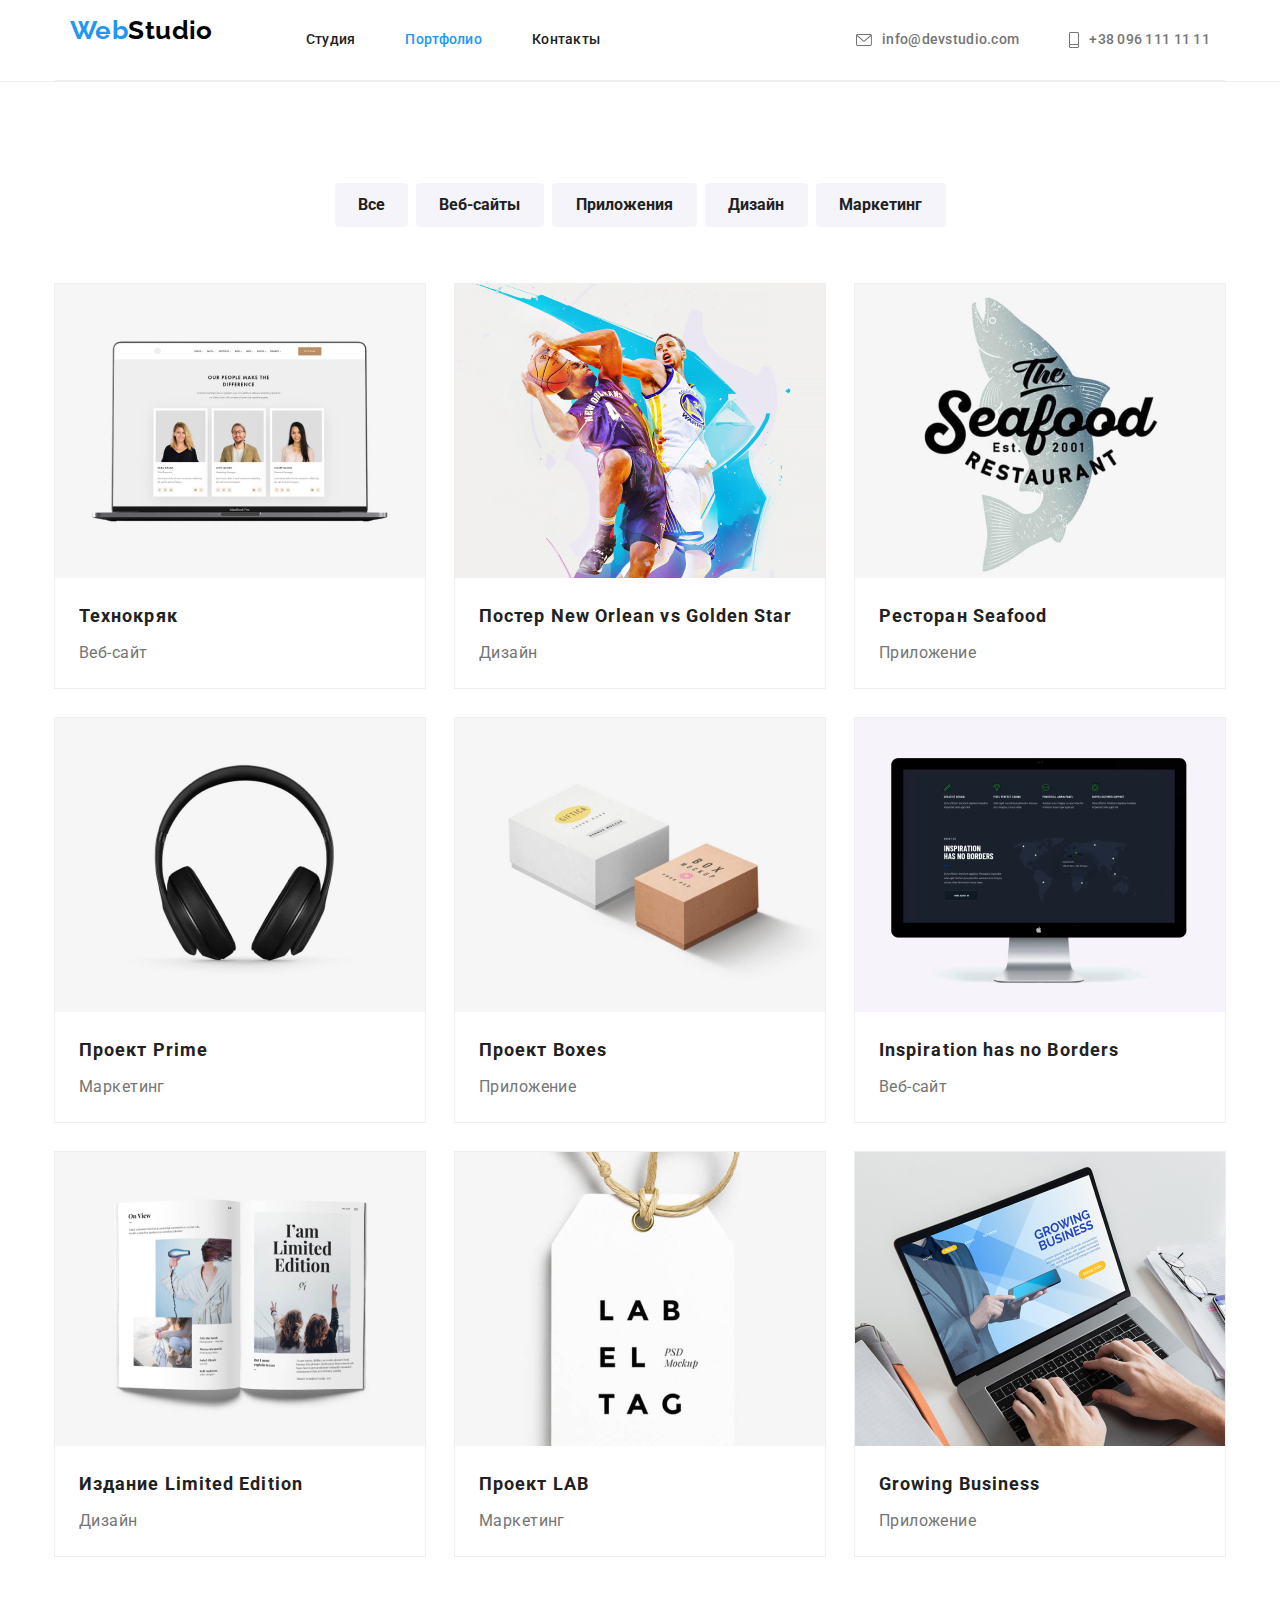
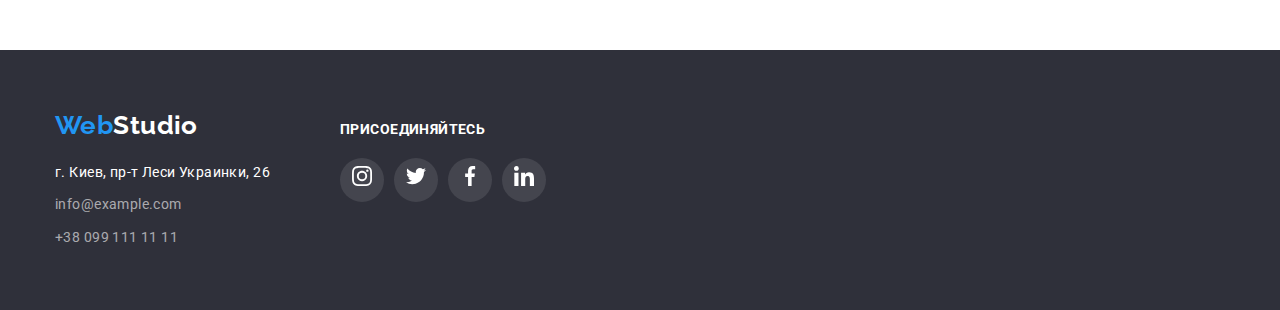
==== portfolio.html @ a13825bf "last changes" ====
<!DOCTYPE html>
<html lang="ru">
  <head>
    <meta charset="UTF-8" />
    <meta name="viewport" content="width=device-width, initial-scale=1.0" />
    <title>Портфолио</title>
    <link rel="preconnect" href="https://fonts.gstatic.com" />
    <link
      href="https://fonts.googleapis.com/css2?family=Raleway:wght@700&family=Roboto:wght@400;500;700;900&display=swap"
      rel="stylesheet"
    />
    <link
      rel="stylesheet"
      href="https://cdnjs.cloudflare.com/ajax/libs/modern-normalize/1.0.0/modern-normalize.min.css"
    />
    <link rel="stylesheet" href="./css/styles.css" />
  </head>
  <body>
    <!-- Шапка сайта -->
    <header class="page-header">
      <div class="header-container portfolio">
        <nav class="nav-container">
          <a href="/" class="logo">Web<span class="logo-dark">Studio</span></a>

          <ul class="list site-nav">
            <li class="item">
              <a href="./index.html" class="link">Студия</a>
            </li>
            <li class="item">
              <a href="./portfolio.html" class="link current">Портфолио</a>
            </li>
            <li class="item"><a href="" class="link">Контакты</a></li>
          </ul>
        </nav>

        <ul class="list contacts">
          <li class="item">
            <a class="contacts-link" href="mailto:info@devstudio.com"
              ><svg class="contacts-icon" width="16" height="12">
                <use href="./images/sprite.svg#icon-envelope-hover"></use></svg
              ><span class="icon-between">info@devstudio.com</span></a
            >
          </li>
          <li class="item">
            <a class="contacts-link" href="tel:380961111111"
              ><svg class="contacts-icon" width="10" height="16">
                <use href="./images/sprite.svg#icon-Vector"></use></svg
              ><span class="icon-between">+38 096 111 11 11</span></a
            >
          </li>
        </ul>
      </div>
    </header>

    <main>
      <!--Резюме-->
      <section>
        <h1 class="visually-hidden">Резюме</h1>
        <div class="main-container">
          <ul class="list button">
            <li class="item">
              <button type="button" class="button first">Все</button>
            </li>
            <li class="item">
              <button type="button" class="button second">Веб-сайты</button>
            </li>
            <li class="item">
              <button type="button" class="button third">Приложения</button>
            </li>
            <li class="item">
              <button type="button" class="button fourth">Дизайн</button>
            </li>
            <li class="item">
              <button type="button" class="button fifth">Маркетинг</button>
            </li>
          </ul>

          <ul class="list cards">
            <li class="list-element">
              <a class="link-element" href="">
                <img
                  class="img"
                  src="./images/screen.jpg"
                  alt="ноутбук"
                  width="370"
                />
                <div class="portfolio-element">
                  <h2 class="portfolio-item">Технокряк</h2>
                  <p class="portfolio-text">Веб-сайт</p>
                </div>
              </a>
            </li>
            <li class="list-element">
              <a class="link-element" href="">
                <img
                  class="img"
                  src="./images/people.jpg"
                  alt="баскедболисты"
                  width="370"
                />
                <div class="portfolio-element">
                  <h2 class="portfolio-item">
                    Постер New Orlean vs Golden Star
                  </h2>
                  <p class="portfolio-text">Дизайн</p>
                </div>
              </a>
            </li>
            <li class="list-element">
              <a class="link-element" href="">
                <img
                  class="img"
                  src="./images/logo.jpg"
                  alt="логотип"
                  width="370"
                />
                <div class="portfolio-element">
                  <h2 class="portfolio-item">Ресторан Seafood</h2>
                  <p class="portfolio-text">Приложение</p>
                </div>
              </a>
            </li>
            <li class="list-element">
              <a class="link-element" href="">
                <img
                  class="img"
                  src="./images/earflaps.jpg"
                  alt="наушники"
                  width="370"
                />
                <div class="portfolio-element">
                  <h2 class="portfolio-item">Проект Prime</h2>
                  <p class="portfolio-text">Маркетинг</p>
                </div>
              </a>
            </li>
            <li class="list-element">
              <a class="link-element" href="">
                <img
                  class="img"
                  src="./images/box.jpg"
                  alt="коробки"
                  width="370"
                />
                <div class="portfolio-element">
                  <h2 class="portfolio-item">Проект Boxes</h2>
                  <p class="portfolio-text">Приложение</p>
                </div>
              </a>
            </li>
            <li class="list-element">
              <a class="link-element" href="">
                <img
                  class="img"
                  src="./images/comp.jpg"
                  alt="компьютер"
                  width="370"
                />
                <div class="portfolio-element">
                  <h2 class="portfolio-item">Inspiration has no Borders</h2>
                  <p class="portfolio-text">Веб-сайт</p>
                </div>
              </a>
            </li>
            <li class="list-element">
              <a class="link-element" href="">
                <img
                  class="img"
                  src="./images/book.jpg"
                  alt="книга"
                  width="370"
                />
                <div class="portfolio-element">
                  <h2 class="portfolio-item">Издание Limited Edition</h2>
                  <p class="portfolio-text">Дизайн</p>
                </div>
              </a>
            </li>
            <li class="list-element">
              <a class="link-element" href="">
                <img
                  class="img"
                  src="./images/lab.jpg"
                  alt="табличка"
                  width="370"
                />
                <div class="portfolio-element">
                  <h2 class="portfolio-item">Проект LAB</h2>
                  <p class="portfolio-text">Маркетинг</p>
                </div>
              </a>
            </li>
            <li class="list-element">
              <a class="link-element" href="">
                <img
                  class="img"
                  src="./images/laptop.jpg"
                  alt="ноутбук на котором печатают"
                  width="370"
                />
                <div class="portfolio-element">
                  <h2 class="portfolio-item">Growing Business</h2>
                  <p class="portfolio-text">Приложение</p>
                </div>
              </a>
            </li>
          </ul>
        </div>
      </section>
    </main>

    <!-- Футер -->
    <footer class="footer">
      <div class="container flex">
        <div class="footer-contacts">
          <a href="/" class="secondary-logo"
            >Web<span class="logo-white">Studio</span></a
          >
          <address class="information">г. Киев, пр-т Леси Украинки, 26</address>
          <ul class="list address">
            <li class="mail">
              <a href="mailto:info@example.com" class="mail"
                >info@example.com</a
              >
            </li>
            <li class="telefon">
              <a href="tel:+380991111111" class="telefon">+38 099 111 11 11</a>
            </li>
          </ul>
        </div>
        <div class="footer-sociallinks">
          <p class="social-text">ПРИСОЕДИНЯЙТЕСЬ</p>
          <ul class="social list">
            <li class="social-item icon-insta">
              <a href="">
                <svg class="" width="20" height="20">
                  <use href="./images/sprite.svg#icon-instagram-2"></use>
                </svg>
              </a>
            </li>
            <li class="social-item icon-face">
              <a href="">
                <svg class="" width="20" height="20">
                  <use href="./images/sprite.svg#icon-twitter-1"></use>
                </svg>
              </a>
            </li>
            <li class="social-item icon-twitt">
              <a href="">
                <svg class="" width="20" height="20">
                  <use href="./images/sprite.svg#icon-facebook-1"></use>
                </svg>
              </a>
            </li>
            <li class="social-item icon-linked">
              <a href="">
                <svg class="" width="20" height="20">
                  <use href="./images/sprite.svg#icon-linkedin-1"></use>
                </svg>
              </a>
            </li>
          </ul>
        </div>
      </div>
    </footer>
  </body>
</html>
---- css/styles.css ----
:root {
  --primery-text-color: #757575;
  --title-text-color: #212121;
  --accent-color: #2196f3;
  --hirou-color: #ffffff;
  --last-text-color: rgba(255, 255, 255, 0.6);
  --secondary-background-color: #2f303a;
  --last-background-color: #f5f4fa; 
  --dark-logo-color: #000000
}

body {
    background-color: var(--main-background-color);
    color: var(--primery-text-color);

    font-family: Roboto; sans-serif;
    font-weight: 400;
    font-size: 14px;
    line-height: 1.7;
    letter-spacing: 0.03em;
}

.list {
    margin: 0;
    padding: 0;
    list-style: none;
}

.container {
    width: 1200px; 

    padding-left: 15px;
    padding-right: 15px;

    margin-left: auto;
    margin-right: auto;
}

.container > .featyres {
    width: 1200px; 

    padding-left: 15px;
    padding-right: 15px;

    margin-left: auto;
    margin-right: auto;
}

/* container ul */
.container > .list {
    display: flex;
    width: 1170px;
    height: 251px;
}

/* box li */
.container .item.feture {
    display: block;
    width: calc(100% - 90px/4);
    height: 251px;
    border-radius: 4px;
    align-items: center;
    justify-content: center;   
}

.icon-background {
    display: flex;
    width: 270px;
    height: 120px;
    background-color: var(--last-background-color); 
    align-items: center;
    justify-content: center;
}

.container .item + .item {
    margin-left: 30px;
}

a {
    text-decoration: none;
}

.logo {
    color: var(--accent-color);

    margin-right: 93px;
}

.logo-dark {
    color: var(--dark-logo-color);
}

.logo,
.secondary-logo { 
    display: block;
    margin-bottom: 20px;
    font-family: Raleway; ;
    font-weight: 700;
    font-size: 26px;
    line-height: 1.19;
}

.site-nav a {
    color: var(--title-text-color);
} 

.link.current {
    color: var(--accent-color);
}

.contacts a {
    color: inherit;
}

.site-nav a,
.contacts a {
    font-weight: 500;
    font-size: 14px;
    line-height: 1.14;
    letter-spacing: 0.02em;
}

.site-nav a:hover,
.site-nav a:focus,
.contacts a:hover,
.contacts a:focus {
    color: var(--accent-color);
}

.page-header {
    background-color: var(--hirou-color);
    border-bottom: 1px solid #eeeeee; 
}

.hero {
    height: 600px;
    max-width: 1600px;
    padding-top: 200px;
    padding-bottom: 200px;
    margin-left: auto;
    margin-right: auto;
    background-size: cover;
    background-position: center;

    background-image:linear-gradient(
      rgba(47, 48, 58, 0.4),
        rgba(47, 48, 58, 0.4)
    ),
    url(../images/backgroung-image.jpg);

    text-align: center;
}

.hero,
footer {
    background-color: var(--secondary-background-color);
}

.hero-title {
    margin-bottom: 30px;
    color: var(--hirou-color);

    font-weight: 900;
    font-size: 44px;
    line-height: 1.36;
    text-align: center;
    letter-spacing: 0.06em;
}

.main {
    color: var(--hirou-color);
    background-color: var(--accent-color);
}

.features .features-title {
    color: var(--title-text-color);

    font-weight: 700;
    font-size: 14px;
    line-height: 1.14;
    padding-top: 30px;
}

.features {
    padding-top: 94px;
    padding-bottom: 94px;

    background-color: var(--hirou-color);
}

.actions {
    padding-bottom: 94px;

    background-color: var(--hirou-color);
}

.container-team {
    width: 1200px; 
    
    padding-left: 15px;
    padding-right: 15px;  

    margin-left: auto;
    margin-right: auto;
}

.team {
    padding-top: 94px;
    padding-bottom: 94px;

    /* background-color: var(--last-background-color); */
    background-color: #F5F4FA;
}


.team-list {
    display: flex;
    justify-content: center;
}

.team-list > .item + .item {
    margin-left: 30px;
}

.team-list > .item {
    width: calc((100% - 90px)/4); 
    background-color: var(--hirou-color);
    box-shadow: 0px 1px 3px rgba(0, 0, 0, 0.12), 0px 1px 1px rgba(0, 0, 0, 0.14), 0px 2px 1px rgba(0, 0, 0, 0.2);
    border-radius: 4px;
}

.item-container {
    padding-top: 30px;
    padding-bottom: 30px;
    justify-content: center;  
}

.team-socials > .socials-item + .socials-item {
    margin-left: 10px;
}

/* ul */
.team-socials {
    display: flex;
    width: 206px;
    height: 44px;
    
    padding: 0;
    margin-left: auto;
    margin-right: auto;
    list-style: none;
}

/* a */
.social-link {
    display: flex;
    color: #AFB1B8;
    padding: 0;
    border: none;
    width: 44px;
    height: 44px;
    border-radius: 50%;
    background-color: #ffffff;
    align-items: center;
    justify-content: center;
}

.social-link:hover,
.social-link:focus {
    color: #ffffff;
    background-color: var(--accent-color);
}

.social-link .icon {
    fill: currentColor;
}

h2 {
    color: var(--title-text-color);

    font-weight: 700;
    font-size: 36px;
    line-height: 1,16;
    text-align: center;
}

h3 {
    margin-bottom: 10px;
}

p {
    margin: 0;
}

.list-item {
    color: var(--title-text-color);

    font-weight: 500;
    font-size: 16px;
    line-height: 1.9;
    text-align: center;
}

.item-text {
    font-size: 16px;
    line-height: 1.9;
    text-align: center;
    margin-bottom: 16px;
}

.secondary-logo {
    color: var(--accent-color);
}

.information {
    margin-bottom: 9px;
    
    color: var(--hirou-color);

    font-style: normal;
}

.logo-white {
    color: var(--hirou-color);
}

.mail, 
.telefon {
    color: var(--last-text-color);
}

/* portfolio.html */
.button {
    display: inline-block;
    border: 1px solid transparent;
    border-radius: 4px;
    padding: 6px 22px;
    text-align: center;


    color: var(--title-text-color);
    background-color: var(--last-background-color);

    font-family: inherit;
    font-weight: 700;
    font-size: 16px;
    line-height: 1.87;
}

.button:hover,
.button:focus{
    color: var(--hirou-color);
    background-color: var(--accent-color);
} 

/* button index.html  */
.button.main {
    padding: 10px 32px;
    min-width: 200px;
     
    color: var(--hirou-color);
    background-color: var(--accent-color)
}

/* portfolio.html */
.portfolio-item {
    color: var(--title-text-color);

    font-weight: 700;
    font-size: 18px;
    line-height: 2;
    letter-spacing: 0.06em;
    text-align: left;
}

.portfolio-text {
    color: var(--primery-text-color);

    font-size: 16px;
    line-height: 1.87;
}

.button.first {
    min-width: 73px;
}

.button.second {
    min-width: 128px;
}

.button.third {
    min-width: 145px;
}

.button.fourth {
    min-width: 103px;
}

.button.fifth {
    min-width: 130px;
}

h1, h2, h3 {
    margin-top: 0;
}

h2 {
    margin-bottom: 50px;
}

.list h2 {
    margin-bottom: 4px;
}

.site-nav > .item:not(:last-child) {
    margin-right: 50px;
}

.header-container {
    display: flex;
    align-items: center;

    width: 1170px;
    padding-left: 15px;
    padding-right: 15px;
    margin-left: auto;
    margin-right: auto;
}

.header-container.portfolio {
    border-bottom: 1px solid #eeeeee;
}

.nav-container {
    display: flex;
    align-items: center;
}

.list.site-nav {
    display: flex;
}

.list.contacts {
    display: flex;

    margin-left: auto;
}

.list.contacts .item + .item {
    margin-left: 50px;
}

.site-nav .link {
    display: block;
    padding-top: 32px;
    padding-bottom: 32px;
}

.img, .svg {
    display: block;
}

/* кнопки портфолио */
.list.button {
    display: flex;
    justify-content: center;
    margin-bottom: 50px;
    background-color: var(--main-background-color);
}

.list.button .item + .item {
    margin-left: 8px;
}

.main-container {
    width: 1200px;
    padding-top: 94px;
    padding-bottom: 94px;
    padding-right: 15px;
    padding-left: 15px;

    margin-right: auto;
    margin-left: auto;

    background-color: var(--main-background-color);
}

.list.cards {
    display: flex;
    flex-wrap: wrap;
}

.list-element {
    width: calc((100% - 60px)/3);
    background: var(--hirou-color);
    outline: 1px solid #eeeeee;
    
}

.link-element {
    display: block;
}

.link-element:hover,
.link-element:focus {
    box-shadow: 0px 4px 4px rgba(0, 0, 0, 0.25);
}

.list-element:not(:nth-last-child(3n+1)) {
    margin-right: 30px; 
}

.portfolio-element {
    padding: 20px  24px;
   
   
}
.list-element:not(:nth-last-child(-n+3)) {
    margin-bottom: 30px;
}

.clients {
    padding-top: 94px;
    padding-bottom: 94px;
}

/* ul */
.list-clients {
    display: flex;
    list-style: none;
    padding: 0;
}

/* li */
.list-clients .item-clients {
    display: flex;
    
    width: 170px;
    height: 90px;
    
    border: 1px solid #afb1b8;
    border-radius: 4px;


    justify-content: center;
    align-items: center;

    color: #AFB1B8;
}

.item-clients .icon {
    fill: currentColor;
}

.item-clients:hover,
.item-clients:focus {
    color: var(--accent-color);
    border: 1px solid var(--accent-color)
}

.list-clients .item-clients + .item-clients {
    margin-left: 30px;
}
    
.footer {
    padding-top: 60px;
    padding-bottom: 60px;
}

.container.flex {
    display: flex ;
    width: 1200;
    padding: 0 15px;
    margin: 0 auto;
    align-items: baseline;
}

.list.address {
    flex-direction:column
}

.list.address > .mail {
    margin-bottom: 9px;
}

.visually-hidden {
    position: absolute;
    clip: rect(0 0 0 0);
    width: 1px;
    height: 1px;
    margin: -1px;
}

.footer-contacts {
    margin-right: 70px;
}

.footer-sociallinks .social-text {
    font-weight: 700;
    line-height: 1.14;

    color: #ffffff;
}

.social-text {
    margin-bottom: 20px;
}

.social.list {
    display: flex;
    width: 206px;
    height: 44px;
}

.social.list .social-item {
    display: flex;
    width: calc(100% - 30px/4);
    height: 44px;
    background-color: rgba(255, 255, 255, 0.1);
    border-radius: 50%;
    justify-content: center;
    align-items: center;
}

.social.list .social-item:hover,
.social.list .social-item:focus {
    background-color: #2196F3;
}

.social.list .social-item + .social-item{
    margin-left: 10px;
}

/* изменения в header */
.icon-between {
    margin-left: 10px;
}

.contacts-link {
    display: flex;
    align-items: center;
    color: #757575;
}

.contacts-icon {
    fill: currentColor;
}

.a {
    display: block;
}
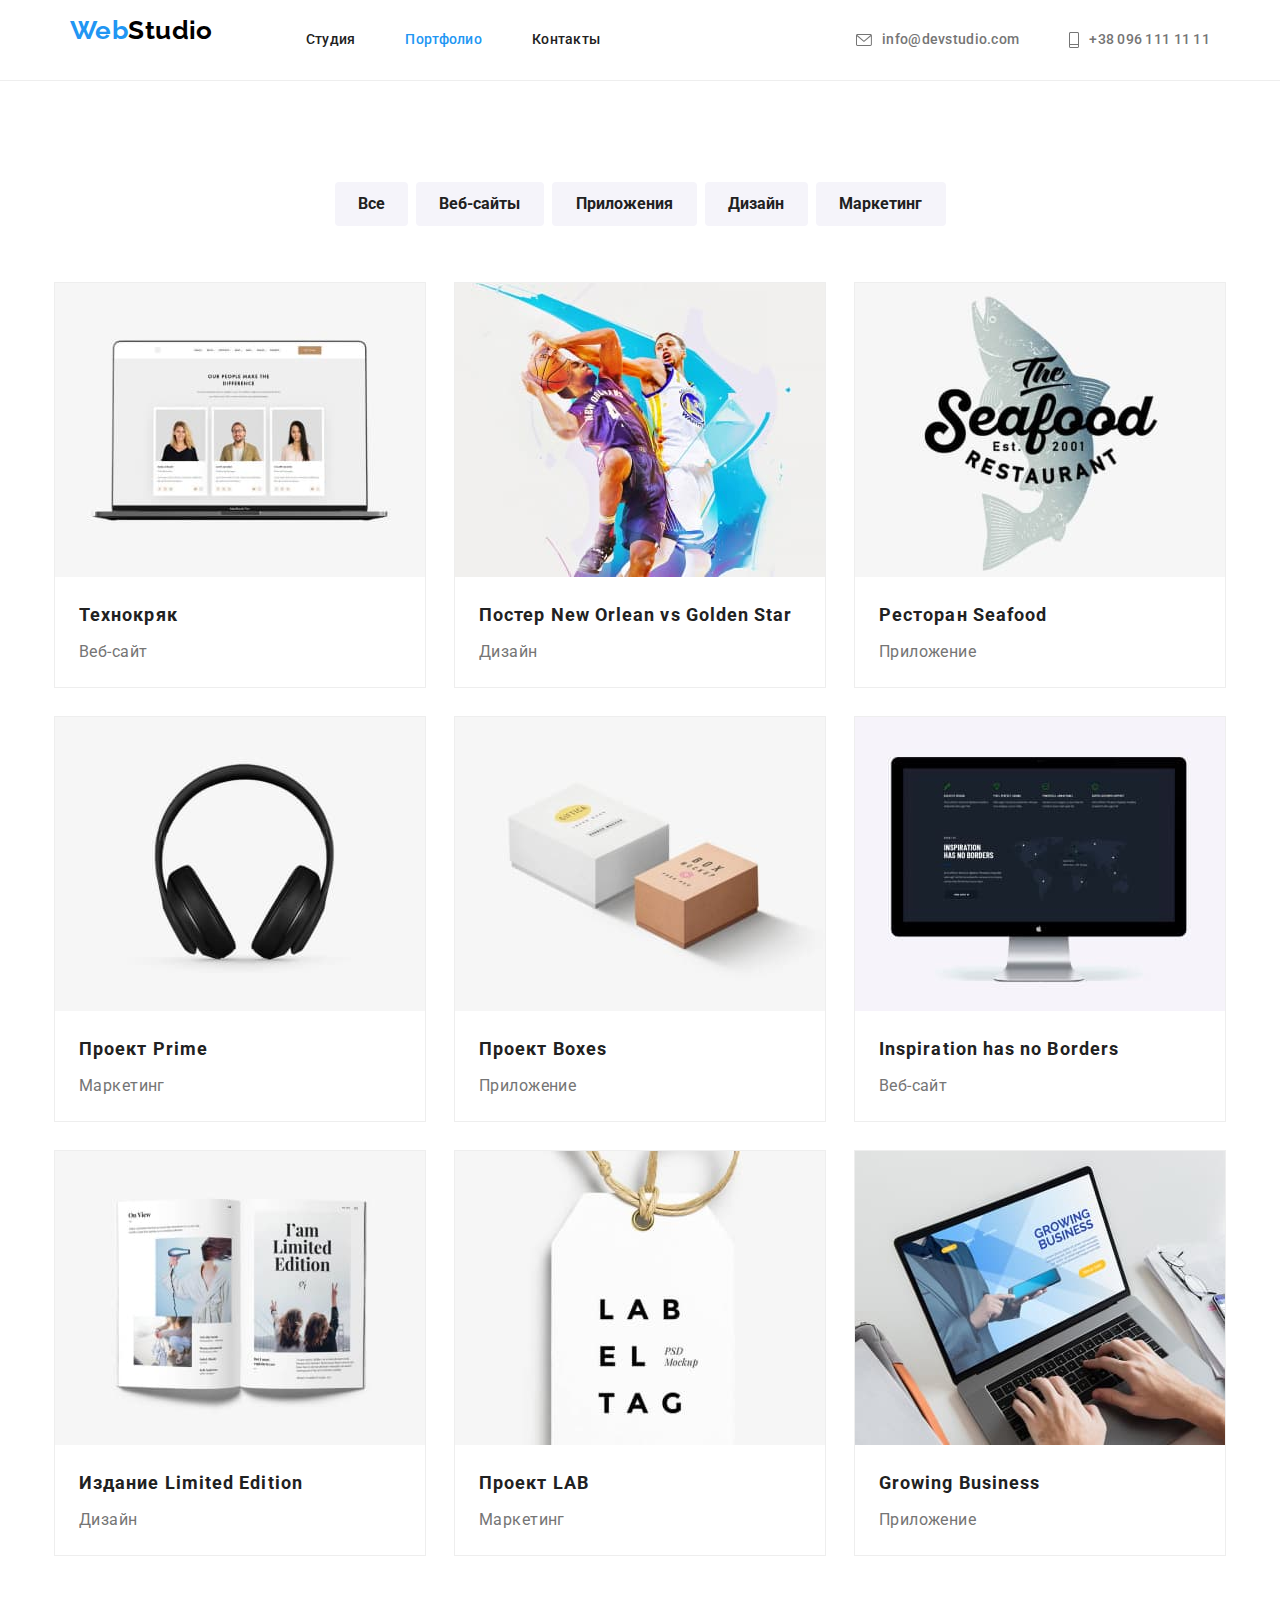
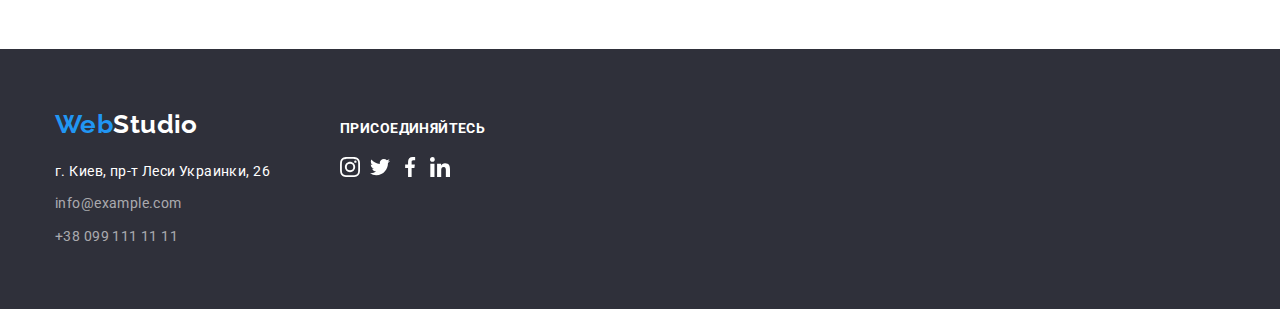
==== commit 29901f1c: "resubmit (hover.focus,pictures optimization)" ====
--- a/portfolio.html
+++ b/portfolio.html
@@ -35,18 +35,20 @@
 
         <ul class="list contacts">
           <li class="item">
-            <a class="contacts-link" href="mailto:info@devstudio.com"
-              ><svg class="contacts-icon" width="16" height="12">
-                <use href="./images/sprite.svg#icon-envelope-hover"></use></svg
-              ><span class="icon-between">info@devstudio.com</span></a
-            >
+            <a class="contacts-link" href="mailto:info@devstudio.com">
+              <svg class="contacts-icon" width="16" height="12">
+                <use href="./images/sprite.svg#icon-envelope-hover" />
+              </svg>
+              <span class="icon-between">info@devstudio.com</span>
+            </a>
           </li>
           <li class="item">
-            <a class="contacts-link" href="tel:380961111111"
-              ><svg class="contacts-icon" width="10" height="16">
-                <use href="./images/sprite.svg#icon-Vector"></use></svg
-              ><span class="icon-between">+38 096 111 11 11</span></a
-            >
+            <a class="contacts-link" href="tel:380961111111">
+              <svg class="contacts-icon" width="10" height="16">
+                <use href="./images/sprite.svg#icon-Vector" />
+              </svg>
+              <span class="icon-between">+38 096 111 11 11</span>
+            </a>
           </li>
         </ul>
       </div>
--- a/css/styles.css
+++ b/css/styles.css
@@ -208,10 +208,8 @@
     padding-top: 94px;
     padding-bottom: 94px;
 
-    /* background-color: var(--last-background-color); */
-    background-color: #F5F4FA;
-}
-
+    background-color: var(--last-background-color);
+}
 
 .team-list {
     display: flex;
@@ -260,14 +258,14 @@
     width: 44px;
     height: 44px;
     border-radius: 50%;
-    background-color: #ffffff;
+    background-color: var(--hirou-color);
     align-items: center;
     justify-content: center;
 }
 
 .social-link:hover,
 .social-link:focus {
-    color: #ffffff;
+    color: var(--hirou-color);
     background-color: var(--accent-color);
 }
 
@@ -427,10 +425,6 @@
     margin-right: auto;
 }
 
-.header-container.portfolio {
-    border-bottom: 1px solid #eeeeee;
-}
-
 .nav-container {
     display: flex;
     align-items: center;
@@ -531,8 +525,8 @@
     padding: 0;
 }
 
-/* li */
-.list-clients .item-clients {
+/* a */
+.list-clients .link-clients {
     display: flex;
     
     width: 170px;
@@ -552,11 +546,12 @@
     fill: currentColor;
 }
 
-.item-clients:hover,
-.item-clients:focus {
+.link-clients:hover,
+.link-clients:focus {
     color: var(--accent-color);
     border: 1px solid var(--accent-color)
 }
+
 
 .list-clients .item-clients + .item-clients {
     margin-left: 30px;
@@ -599,7 +594,7 @@
     font-weight: 700;
     line-height: 1.14;
 
-    color: #ffffff;
+    color: var(--hirou-color);
 }
 
 .social-text {
@@ -612,9 +607,9 @@
     height: 44px;
 }
 
-.social.list .social-item {
-    display: flex;
-    width: calc(100% - 30px/4);
+.icon-link {
+    display: flex;
+    width: 44px;
     height: 44px;
     background-color: rgba(255, 255, 255, 0.1);
     border-radius: 50%;
@@ -622,9 +617,9 @@
     align-items: center;
 }
 
-.social.list .social-item:hover,
-.social.list .social-item:focus {
-    background-color: #2196F3;
+.icon-link:hover,
+.icon-link:focus {
+    background-color: var( --accent-color);
 }
 
 .social.list .social-item + .social-item{
@@ -639,7 +634,7 @@
 .contacts-link {
     display: flex;
     align-items: center;
-    color: #757575;
+    color: var(--primery-text-color);
 }
 
 .contacts-icon {
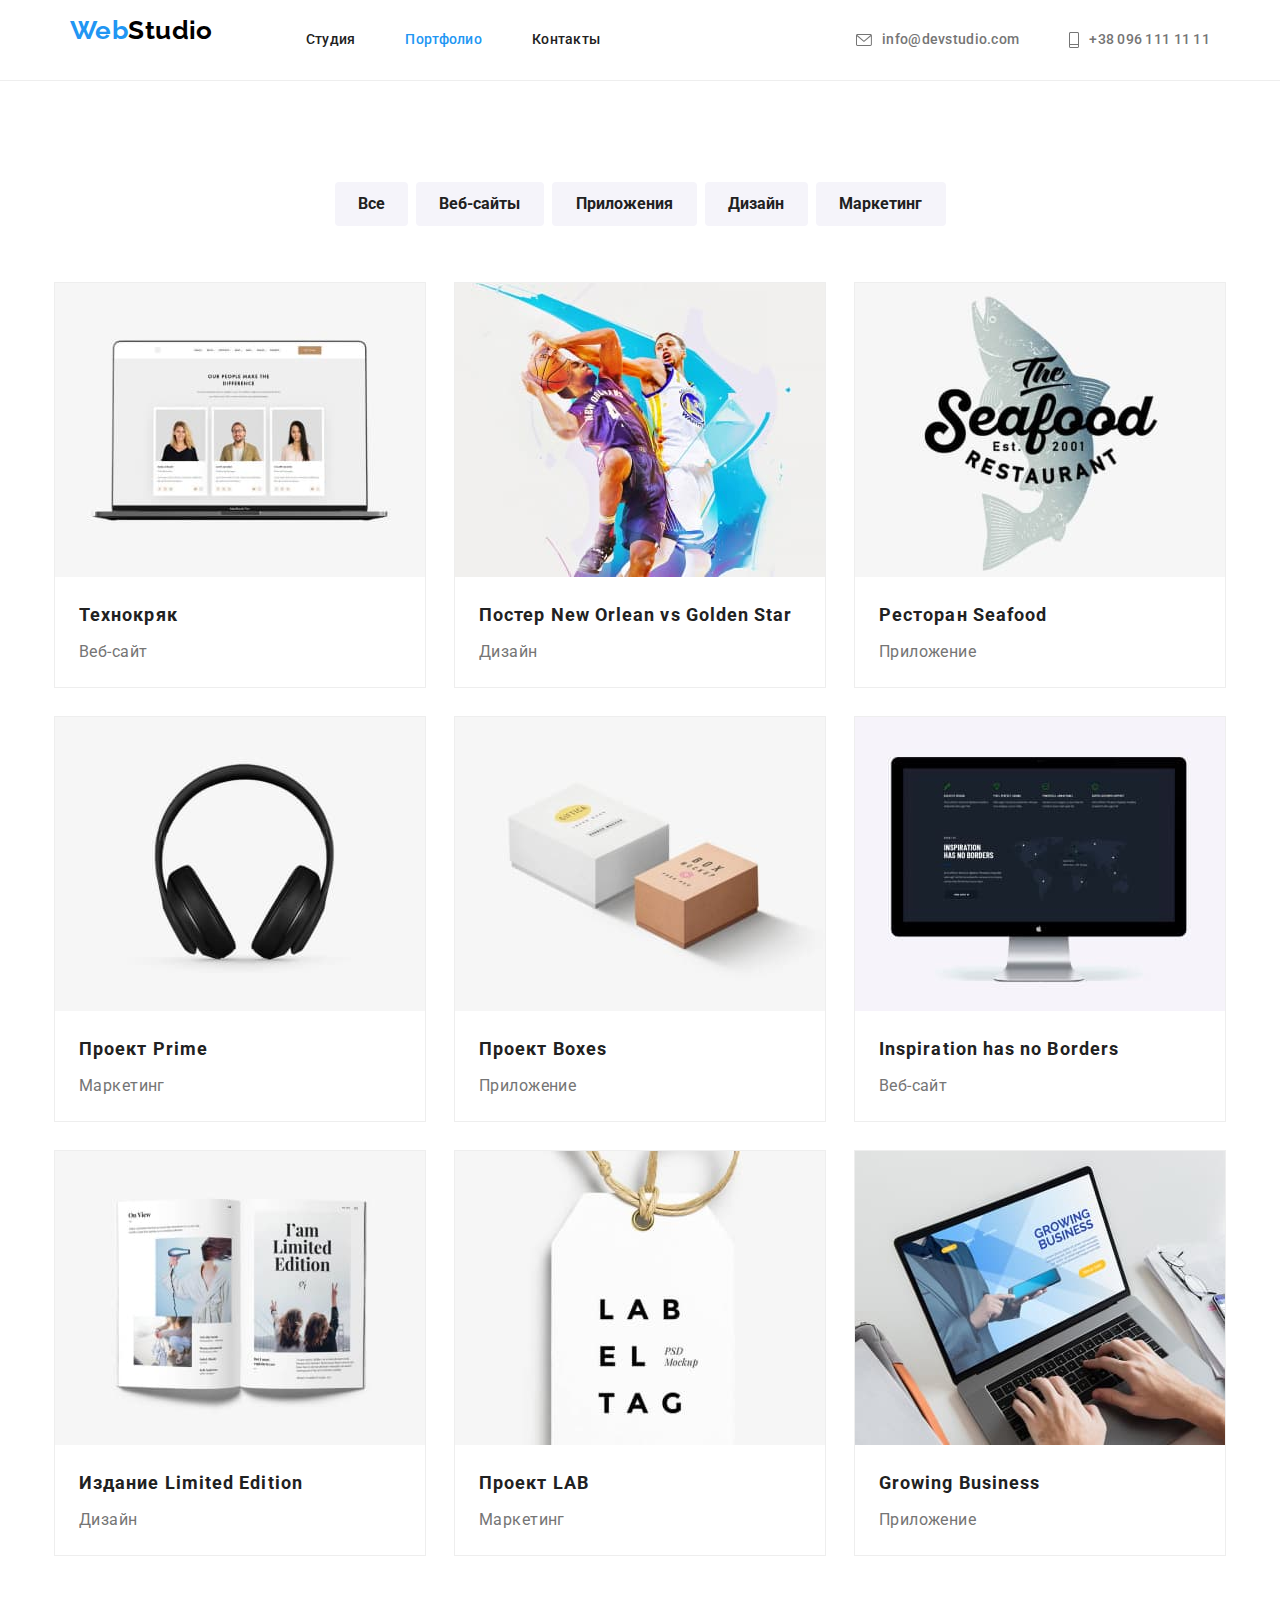
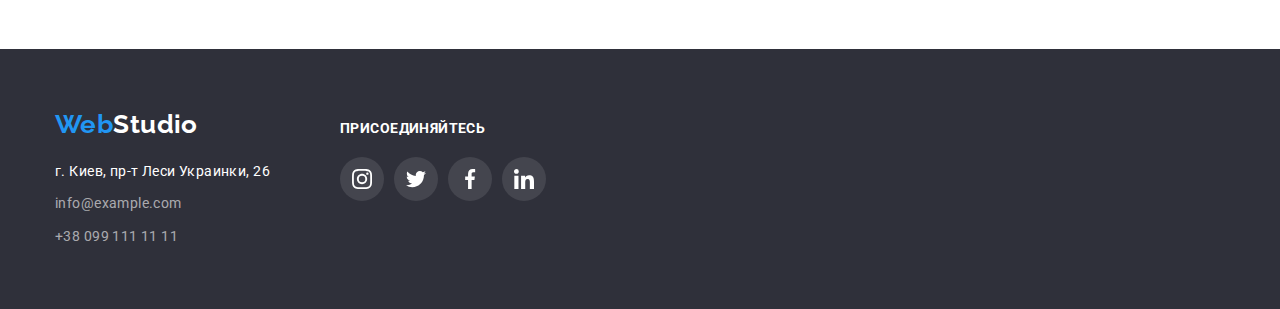
==== commit baa94d03: "focus footer icons" ====
--- a/portfolio.html
+++ b/portfolio.html
@@ -234,28 +234,28 @@
           <p class="social-text">ПРИСОЕДИНЯЙТЕСЬ</p>
           <ul class="social list">
             <li class="social-item icon-insta">
-              <a href="">
+              <a class="icon-link" href="">
                 <svg class="" width="20" height="20">
                   <use href="./images/sprite.svg#icon-instagram-2"></use>
                 </svg>
               </a>
             </li>
             <li class="social-item icon-face">
-              <a href="">
+              <a class="icon-link" href="">
                 <svg class="" width="20" height="20">
                   <use href="./images/sprite.svg#icon-twitter-1"></use>
                 </svg>
               </a>
             </li>
             <li class="social-item icon-twitt">
-              <a href="">
+              <a class="icon-link" href="">
                 <svg class="" width="20" height="20">
                   <use href="./images/sprite.svg#icon-facebook-1"></use>
                 </svg>
               </a>
             </li>
             <li class="social-item icon-linked">
-              <a href="">
+              <a class="icon-link" href="">
                 <svg class="" width="20" height="20">
                   <use href="./images/sprite.svg#icon-linkedin-1"></use>
                 </svg>
